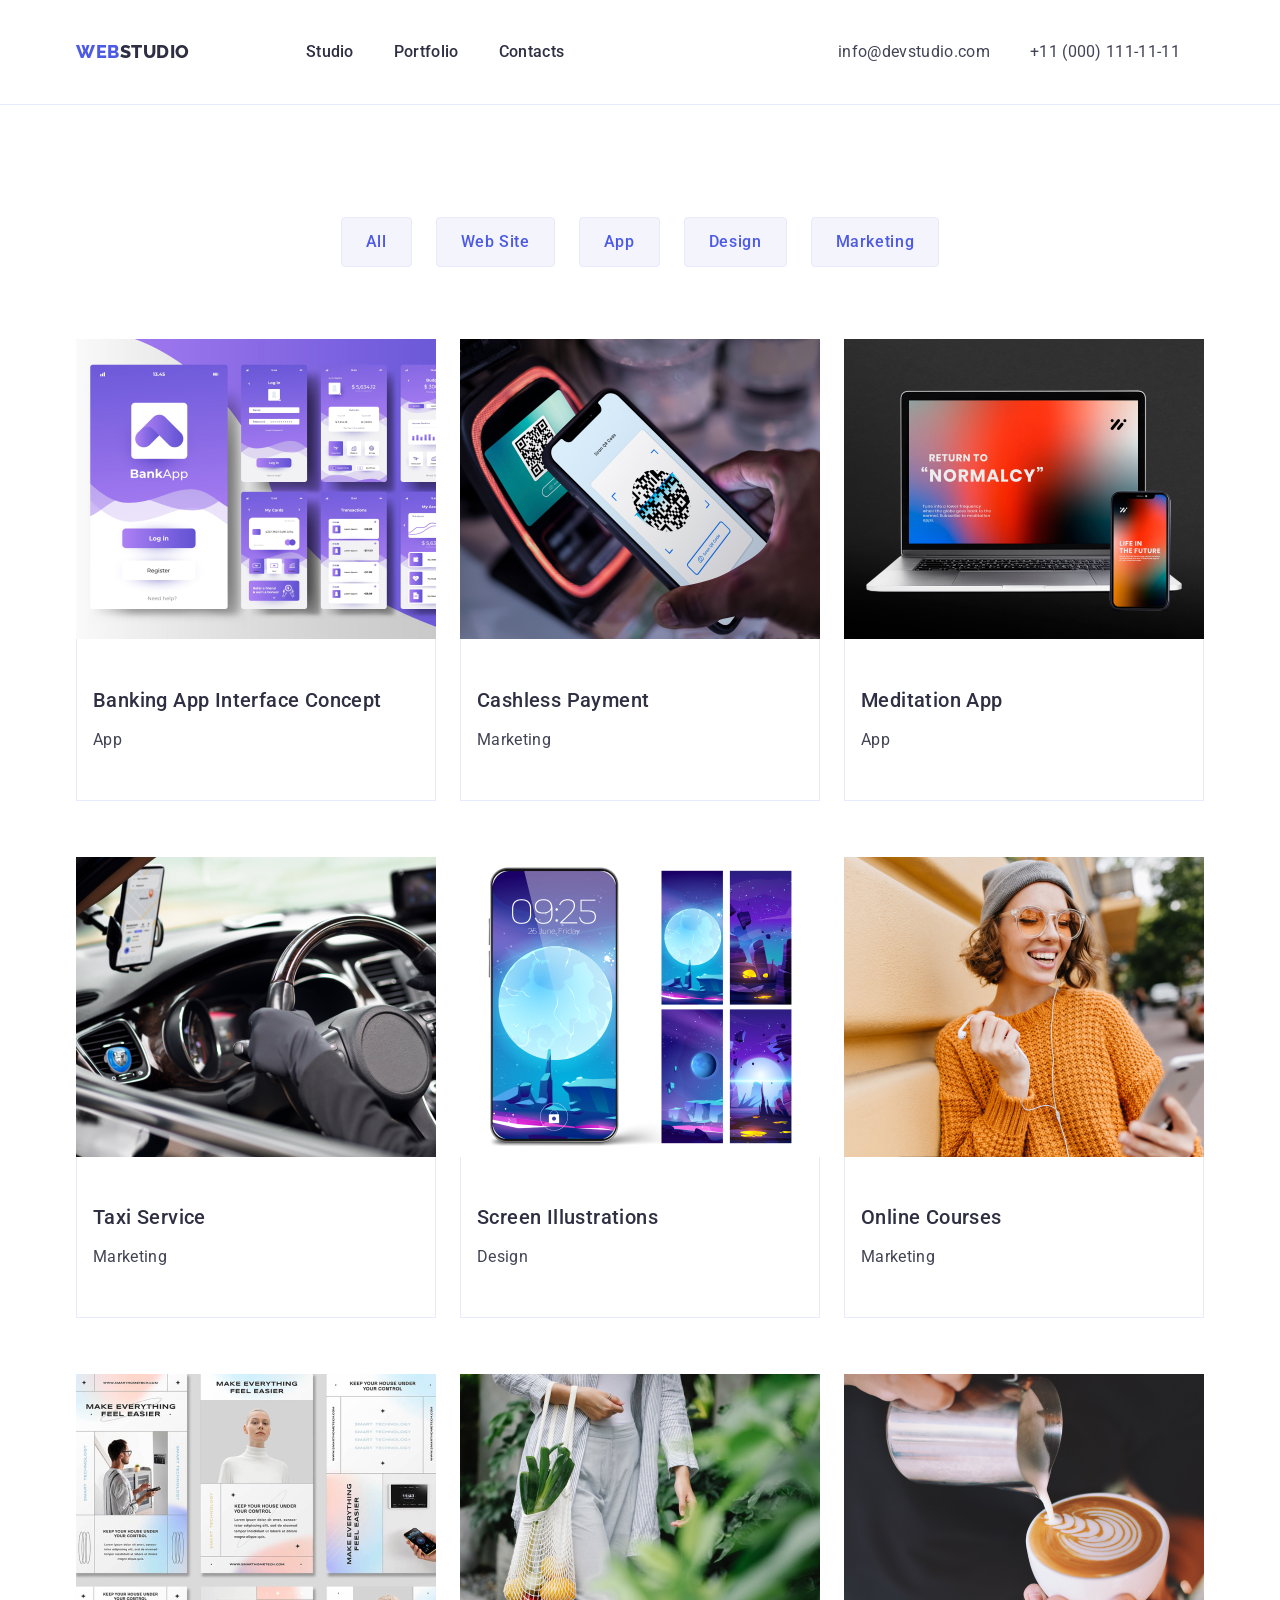
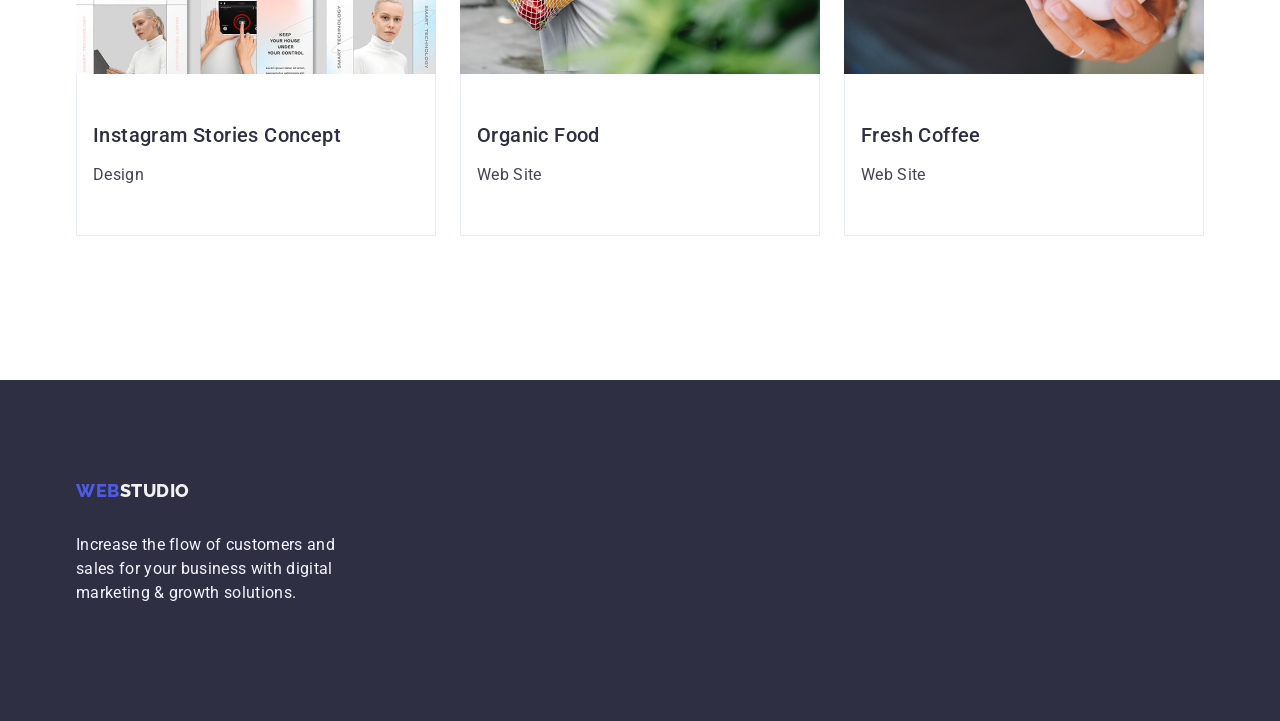
==== portfolio.html @ c0e1c641 "Initial commit" ====
<!DOCTYPE html>
<html lang="en">
  <head>
    <meta charset="UTF-8" />
    <meta name="viewport" content="width=device-width, initial-scale=1.0" />
    <link
      rel="stylesheet"
      href="https://cdnjs.cloudflare.com/ajax/libs/modern-normalize/2.0.0/modern-normalize.min.css"
      integrity="sha512-4xo8blKMVCiXpTaLzQSLSw3KFOVPWhm/TRtuPVc4WG6kUgjH6J03IBuG7JZPkcWMxJ5huwaBpOpnwYElP/m6wg=="
      crossorigin="anonymous"
      referrerpolicy="no-referrer"
    />
    <link rel="preconnect" href="https://fonts.googleapis.com" />
    <link rel="preconnect" href="https://fonts.gstatic.com" crossorigin />
    <link
      href="https://fonts.googleapis.com/css2?family=Raleway:wght@700&family=Roboto:wght@400;500;700;900&display=swap"
      rel="stylesheet"
    />
    <link rel="stylesheet" href="./css/styles.css" />
    <title>Portfolio</title>
  </head>
  <body>
    <header class="main-header">
      <div class="div-class container">
        <nav class="nav-nav">
          <a href="./index.html" class="logo link"
            >Web<span class="logo-span">Studio</span></a
          >
          <ul class="nav-bar">
            <li><a href="./index.html" class="tab-bar link">Studio</a></li>
            <li>
              <a href="./portfolio.html" class="tab-bar link">Portfolio</a>
            </li>
            <li><a href="" class="tab-bar link">Contacts</a></li>
          </ul>
        </nav>
        <address class="address-bar">
          <ul class="list list-class">
            <li>
              <a href="mailto:info@devstudio.com" class="address-elm link"
                >info@devstudio.com</a
              >
            </li>
            <li>
              <a href="tel:+110001111111" class="address-elm link">
                +11 (000) 111-11-11</a
              >
            </li>
          </ul>
        </address>
      </div>
    </header>
    <main>
      <section class="porto-section">
        <div class="container">
          <h1 class="visually-hidden">what we can do</h1>
          <ul class="list porto-list">
            <li><button type="button" class="push-me">All</button></li>
            <li><button type="button" class="push-me">Web Site</button></li>
            <li><button type="button" class="push-me">App</button></li>
            <li><button type="button" class="push-me">Design</button></li>
            <li><button type="button" class="push-me">Marketing</button></li>
          </ul>
          <ul class="list big-list">
            <li class="big-li">
              <a href="" class="link">
                <img src="./images/img11.jpg" alt="an-app-image" width="360" />
                <div class="about-link">
                  <h2 class="photo-line">Banking App Interface Concept</h2>
                  <p class="p-line">App</p>
                </div></a
              >
            </li>
            <li class="big-li">
              <a href="" class="link">
                <img
                  src="./images/img21.jpg"
                  alt="photo-cashless-payment"
                  width="360"
                />
                <div class="about-link">
                  <h2 class="photo-line">Cashless Payment</h2>
                  <p class="p-line">Marketing</p>
                </div></a
              >
            </li>
            <li class="big-li">
              <a href="" class="link">
                <img
                  src="./images/img31.jpg"
                  alt="laptop-and-phone"
                  width="360"
                />
                <div class="about-link">
                  <h2 class="photo-line">Meditation App</h2>
                  <p class="p-line">App</p>
                </div></a
              >
            </li>
            <li class="big-li">
              <a href="" class="link">
                <img src="./images/img41.jpg" alt="car-dashboard" width="360" />
                <div class="about-link">
                  <h2 class="photo-line">Taxi Service</h2>
                  <p class="p-line">Marketing</p>
                </div></a
              >
            </li>
            <li class="big-li">
              <a href="" class="link">
                <img
                  src="./images/img51.jpg"
                  alt="phone-and-screens-phone"
                  width="360"
                />
                <div class="about-link">
                  <h2 class="photo-line">Screen Illustrations</h2>
                  <p class="p-line">Design</p>
                </div></a
              >
            </li>
            <li class="big-li">
              <a href="" class="link">
                <img src="./images/img61.jpg" alt="youg-woman" width="360" />
                <div class="about-link">
                  <h2 class="photo-line">Online Courses</h2>
                  <p class="p-line">Marketing</p>
                </div></a
              >
            </li>
            <li class="big-li">
              <a href="" class="link">
                <img
                  src="./images/img71.jpg"
                  alt="instagram-stories"
                  width="360"
                />
                <div class="about-link">
                  <h2 class="photo-line">Instagram Stories Concept</h2>
                  <p class="p-line">Design</p>
                </div></a
              >
            </li>
            <li class="big-li">
              <a href="" class="link">
                <img
                  src="./images/img81.jpg"
                  alt="bag-with-vegetabels"
                  width="360"
                />
                <div class="about-link">
                  <h2 class="photo-line">Organic Food</h2>
                  <p class="p-line">Web Site</p>
                </div></a
              >
            </li>
            <li class="big-li">
              <a href="" class="link">
                <img
                  src="./images/img91.jpg"
                  alt="a-cup-of-coffee"
                  width="360"
                />
                <div class="about-link">
                  <h2 class="photo-line">Fresh Coffee</h2>
                  <p class="p-line">Web Site</p>
                </div></a
              >
            </li>
          </ul>
        </div>
      </section>
    </main>

    <!-- Footer -->
    <footer class="big-toe">
      <div class="container">
        <a href="./index.html" class="logo link loggos-f"
          >Web<span class="span-logo">Studio</span></a
        >
        <p class="p-footer">
          Increase the flow of customers and sales for your business with
          digital marketing & growth solutions.
        </p>
      </div>
    </footer>
  </body>
</html>
---- css/styles.css ----
/* Header */

.main-header {
  border-bottom: 1px solid #e7e9fc;
}
.div-class {
  display: flex;
  justify-content: space-between;
}
.container {
  width: 1158px;
  margin: 0 auto;
  padding: 0 15px;
}
.nav-nav {
  display: flex;
  align-items: center;
}

.logo {
  font-family: "raleway", sans-serif;
  font-weight: 800;
  font-size: 18px;
  line-height: 1.17;
  letter-spacing: 0.03em;
  text-transform: uppercase;
  color: #4d5ae5;
  margin-right: 76px;
}
.link {
  text-decoration: none;
}
/* .loggos {
  margin-right: 76px;
} */
.link:hover,
.link:focus {
  color: #404bbf;
}
.logo-span {
  color: #2e2f42;
}
.list {
  list-style: none;
}
.nav-bar {
  list-style: none;
  display: flex;
  gap: 40px;
}
.tab-bar {
  font-weight: 500;
  font-size: 16px;
  line-height: 1.5;
  letter-spacing: 0.02em;
  color: #2e2f42;
  padding: 24px 0;
}
.address-bar {
  font-style: normal;
  list-style-type: none;
  display: flex;
  align-items: center;
  gap: 40;
}
.list-class {
  display: flex;
  gap: 40px;
  padding: 24px;
}
.address-elm {
  font-weight: 400;
  font-size: 16px;
  line-height: 1.5;
  letter-spacing: 0.02em;
  color: #434455;
  text-decoration: none;
}

/* Body */

body {
  font-family: "Roboto", sans-serif;
  color: #434455;
}

/* Section-1 ( Hero section ) */

.hero-section {
  background-color: #2e2f42;
  padding: 188px 0;
}
.hero-title {
  margin: 0 auto;
  font-size: 56px;
  line-height: 1.07;
  text-align: center;
  letter-spacing: 0.02em;
  color: #ffffff;
  max-width: 496px;
}
.hero-button {
  margin: 0 auto;
  background-color: #4d5ae5;
  font-family: "Roboto", sans-serif;
  font-weight: 500;
  font-size: 16px;
  line-height: 1.5;
  letter-spacing: 0.04em;
  color: #ffffff;
  cursor: pointer;
  display: block;
  min-width: 169px;
  height: 56px;
  border: none;
  background-color: #4d5ae5;
  border-radius: 4px;
  cursor: pointer;
  margin-top: 48px;
}
.hero-button:hover,
.hero-button:focus {
  color: #404bbf;
}

/* Section-2 ( How we do it ) */

.how-to-do-it {
  padding: 120px 0;
}
.visually-hidden {
  position: absolute;
  width: 1px;
  height: 1px;
  margin: -1px;
  border: 0;
  padding: 0;
  white-space: nowrap;
  clip-path: inset(100%);
  clip: rect(0 0 0 0);
  overflow: hidden;
}
.best-list {
  display: flex;
  gap: 24px;
}
.the-hop {
  width: 100%;
  min-width: 264px;
}
.joker {
  font-weight: 500;
  font-size: 20px;
  line-height: 1.2;
  letter-spacing: 0.02em;
  color: #2e2f42;
  margin-bottom: 8px;
  background-color: #ffffffff;
  text-align: center;
  margin-bottom: 8px;
}
.joker-plus {
  width: calc((100% - 72px) / 4);
}
.the-joker {
  font-size: 16px;
  line-height: 1.5;
  letter-spacing: 0.02em;
  color: #434455;
}

/* Section-3 (What we do) */

.what-we-do {
  padding-bottom: 120px;
}
.what-we-do-list {
  display: flex;
  gap: 24px;
}
.team-and-job {
  font-size: 36px;
  line-height: 1.11;
  text-align: center;
  letter-spacing: 0.02em;
  text-transform: capitalize;
  color: #2e2f42;
  margin-bottom: 72px;
}
.examples {
  flex-basis: calc((100% - 48px) / 3);
}

/* Section-4 (Our team ) */

.our-team {
  background-color: #f4f4fd;
  padding: 120px 0;
}
.our-team-list {
  display: flex;
  gap: 24px;
}
.employ-list {
  flex-basis: calc((100% - 3 * 24px) / 4);
  border-radius: 0px 0px 4px 4px;
  background: var(--WHITE, #fff);
  box-shadow: 0px 2px 1px 0px rgba(46, 47, 66, 0.08),
    0px 1px 1px 0px rgba(46, 47, 66, 0.16),
    0px 1px 6px 0px rgba(46, 47, 66, 0.08);
}

.about-employ {
  padding: 32px 0;
}

.plus {
  text-align: center;
}

/* Footer */

.big-toe {
  background-color: #2e2f42;
  padding: 100px 0;
}
.span-logo {
  color: #f4f4f4fd;
}
.p-footer {
  line-height: 1.5;
  color: #f4f4fd;
  letter-spacing: 0.02em;
  max-width: 264px;
}
.loggos-f {
  display: inline-block;
  margin-bottom: 16px;
}

/* Portfolio */

img {
  display: block;
}
.porto-section {
  padding: 96px 0 120px 0;
}
.porto-list {
  display: flex;
  padding: 0;
  justify-content: center;
  gap: 24px;
  margin-bottom: 72px;
}
.push-me {
  font-family: "Roboto", sans-serif;
  font-weight: 500;
  font-size: 16px;
  line-height: 1.5;
  letter-spacing: 0.04em;
  color: #4d5ae5;
  background-color: #f4f4fd;
  padding: 12px 24px;
  border: 1px solid #e7e9fc;
  border-radius: 4px;
}
.push-me:hover,
.push-me:focus {
  color: #ffffffff;
  background-color: #404bbf;
  cursor: pointer;
  border: 1px solid transparent;
}
.big-list {
  display: flex;
  padding: 0;
  flex-wrap: wrap;
  column-gap: 24px;
  row-gap: 48px;
}
.big-li {
  width: calc((100% - 48px) / 3);
}
.about-link {
  padding: 32px 16px;
  border: 1px solid #e7e9fc;
  border-top: 0;
  margin-bottom: 8px;
}
.photo-line {
  font-weight: 500;
  font-size: 20px;
  line-height: 1.2;
  letter-spacing: 0.02em;
  color: #2e2f42;
  margin-bottom: 8px;
}
.p-line {
  font-size: 16px;
  line-height: 1.5;
  letter-spacing: 0.02em;
  color: #434455;
}
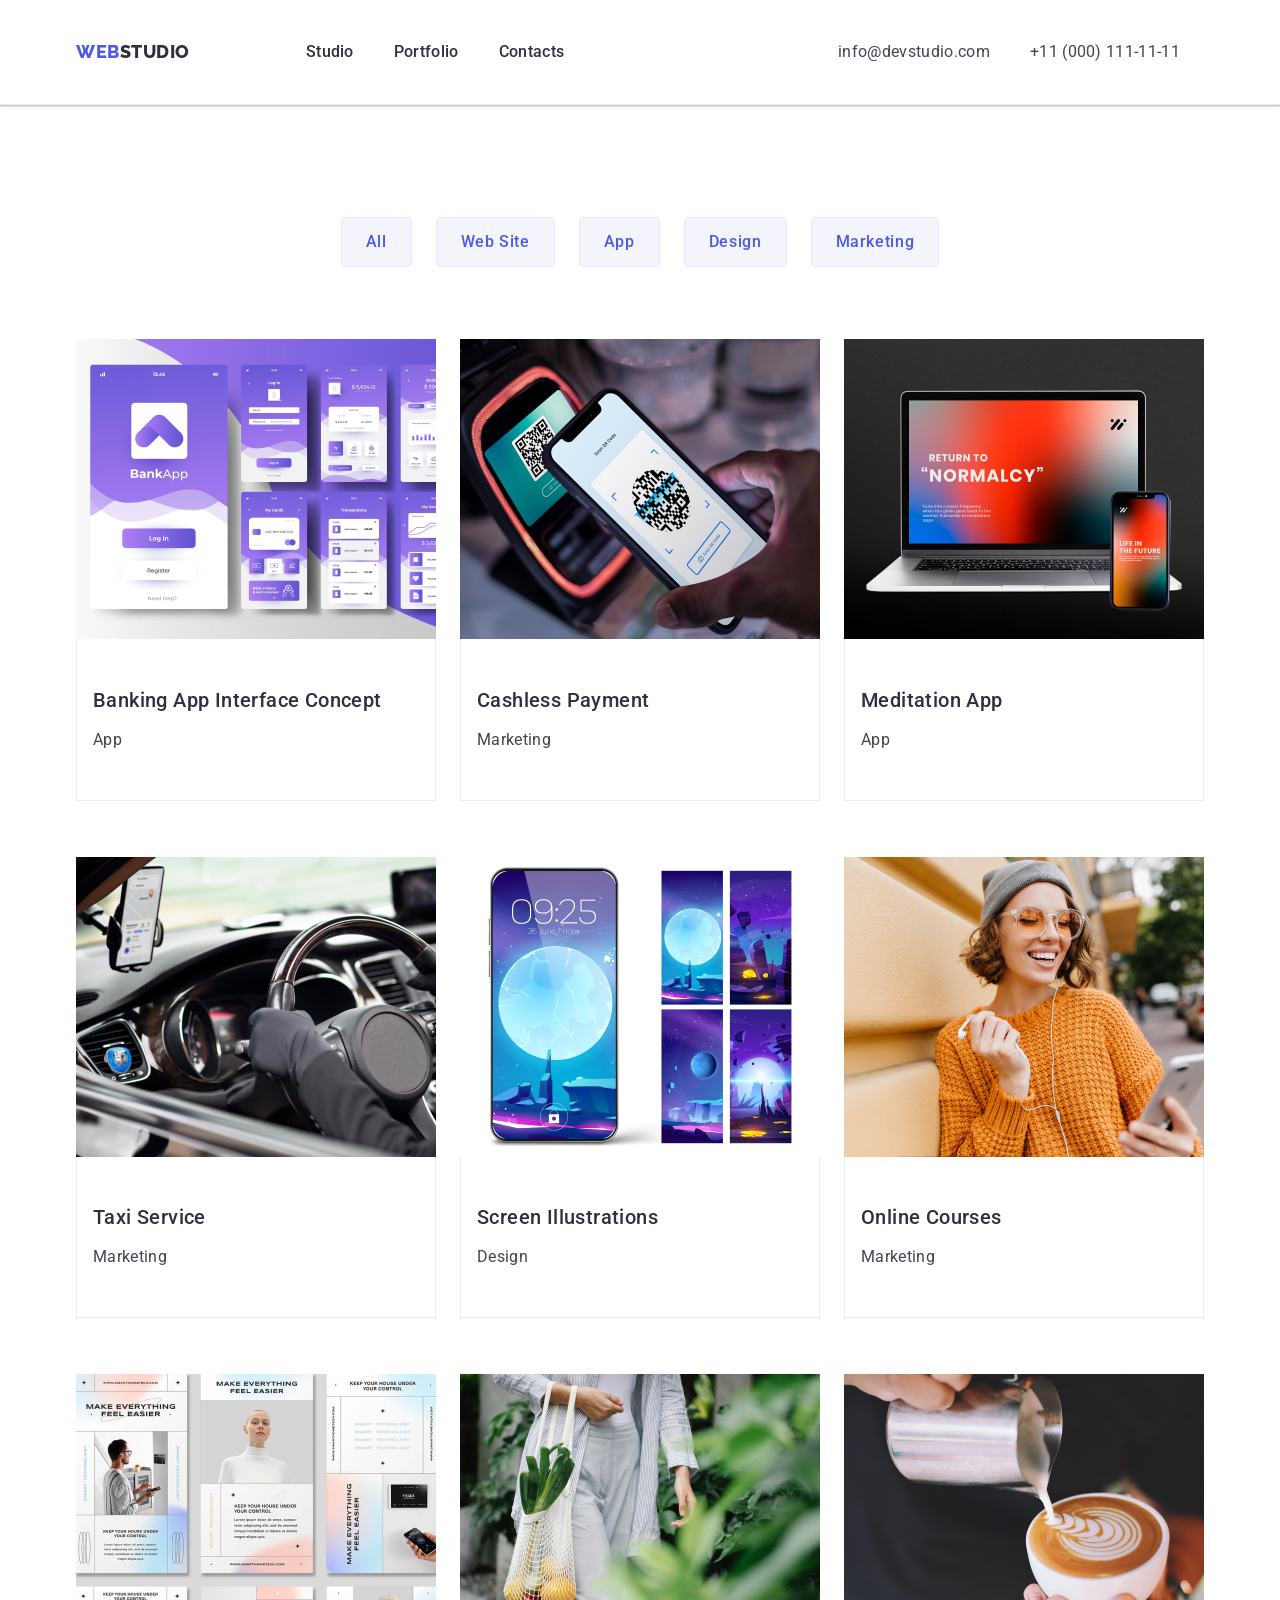
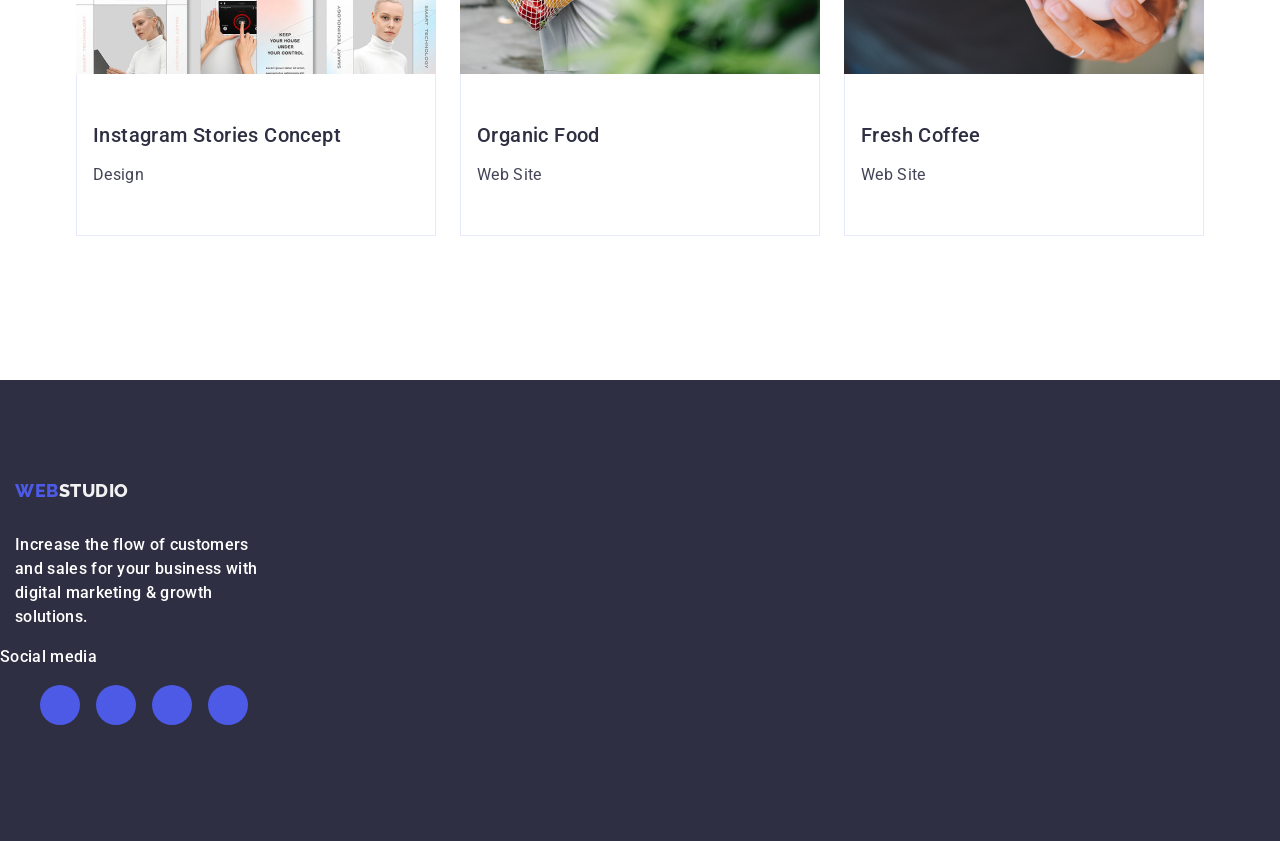
==== commit 7fdd6995: "comit2" ====
--- a/portfolio.html
+++ b/portfolio.html
@@ -63,7 +63,7 @@
           </ul>
           <ul class="list big-list">
             <li class="big-li">
-              <a href="" class="link">
+              <a href="" class="link link-porto">
                 <img src="./images/img11.jpg" alt="an-app-image" width="360" />
                 <div class="about-link">
                   <h2 class="photo-line">Banking App Interface Concept</h2>
@@ -72,7 +72,7 @@
               >
             </li>
             <li class="big-li">
-              <a href="" class="link">
+              <a href="" class="link link-porto">
                 <img
                   src="./images/img21.jpg"
                   alt="photo-cashless-payment"
@@ -85,7 +85,7 @@
               >
             </li>
             <li class="big-li">
-              <a href="" class="link">
+              <a href="" class="link link-porto">
                 <img
                   src="./images/img31.jpg"
                   alt="laptop-and-phone"
@@ -98,7 +98,7 @@
               >
             </li>
             <li class="big-li">
-              <a href="" class="link">
+              <a href="" class="link link-porto">
                 <img src="./images/img41.jpg" alt="car-dashboard" width="360" />
                 <div class="about-link">
                   <h2 class="photo-line">Taxi Service</h2>
@@ -107,7 +107,7 @@
               >
             </li>
             <li class="big-li">
-              <a href="" class="link">
+              <a href="" class="link link-porto">
                 <img
                   src="./images/img51.jpg"
                   alt="phone-and-screens-phone"
@@ -120,7 +120,7 @@
               >
             </li>
             <li class="big-li">
-              <a href="" class="link">
+              <a href="" class="link link-porto">
                 <img src="./images/img61.jpg" alt="youg-woman" width="360" />
                 <div class="about-link">
                   <h2 class="photo-line">Online Courses</h2>
@@ -129,7 +129,7 @@
               >
             </li>
             <li class="big-li">
-              <a href="" class="link">
+              <a href="" class="link link-porto">
                 <img
                   src="./images/img71.jpg"
                   alt="instagram-stories"
@@ -142,7 +142,7 @@
               >
             </li>
             <li class="big-li">
-              <a href="" class="link">
+              <a href="" class="link link-porto">
                 <img
                   src="./images/img81.jpg"
                   alt="bag-with-vegetabels"
@@ -155,7 +155,7 @@
               >
             </li>
             <li class="big-li">
-              <a href="" class="link">
+              <a href="" class="link link-porto">
                 <img
                   src="./images/img91.jpg"
                   alt="a-cup-of-coffee"
@@ -174,14 +174,49 @@
 
     <!-- Footer -->
     <footer class="big-toe">
-      <div class="container">
-        <a href="./index.html" class="logo link loggos-f"
-          >Web<span class="span-logo">Studio</span></a
-        >
-        <p class="p-footer">
-          Increase the flow of customers and sales for your business with
-          digital marketing & growth solutions.
-        </p>
+      <div class="footer-div">
+        <div class="container second-footer-class">
+          <a href="./index.html" class="logo link loggos-f"
+            >Web<span class="span-logo">Studio</span></a
+          >
+          <p class="p-footer">
+            Increase the flow of customers and sales for your business with
+            digital marketing & growth solutions.
+          </p>
+        </div>
+        <div>
+          <p class="p-footer">Social media</p>
+          <ul class="list-of-media-footer">
+            <li class="list-of-four">
+              <a class="the-four-elm" href="">
+                <svg class="svg-of-the-four" width="24" weight="24">
+                  <use hrf="./images/icons.svg#logoinstagram"></use>
+                </svg>
+              </a>
+            </li>
+            <li class="list-of-four">
+              <a class="the-four-elm" href="">
+                <svg class="svg-of-the-four" width="24" weight="24">
+                  <use hrf="./images/icons.svg#logotwitter"></use>
+                </svg>
+              </a>
+            </li>
+            <li class="list-of-four">
+              <a class="the-four-elm" href="">
+                <svg class="svg-of-the-four" width="24" weight="24">
+                  <use hrf="./images/icons.svg#logofacebook"></use>
+                </svg>
+              </a>
+            </li>
+            <li class="list-of-four">
+              <a class="the-four-elm" href="">
+                <svg class="svg-of-the-four" width="24" weight="24">
+                  <use hrf="./images/icons.svg#logolinkedin"></use>
+                </svg>
+              </a>
+            </li>
+          </ul>
+        </div>
       </div>
     </footer>
   </body>
--- a/css/styles.css
+++ b/css/styles.css
@@ -2,6 +2,8 @@
 
 .main-header {
   border-bottom: 1px solid #e7e9fc;
+  box-shadow: 0px 2px 1px rgba(46, 47, 66, 0.08),
+    0px 1px 1px rgba(46, 47, 66, 0.16), 0px 1px 6px rgba(46, 47, 66, 0.08);
 }
 .div-class {
   display: flex;
@@ -42,6 +44,7 @@
 }
 .list {
   list-style: none;
+  padding: 0;
 }
 .nav-bar {
   list-style: none;
@@ -87,8 +90,18 @@
 /* Section-1 ( Hero section ) */
 
 .hero-section {
-  background-color: #2e2f42;
   padding: 188px 0;
+}
+.styling {
+  background-image: linear-gradient(
+      rgba(46, 47, 66, 0.7),
+      rgba(46, 47, 66, 0.7)
+    ),
+    url(../images/people-office.jpg);
+  max-width: 1440px;
+  background-repeat: no-repeat;
+  background-position: center;
+  background-size: cover;
 }
 .hero-title {
   margin: 0 auto;
@@ -128,6 +141,7 @@
 .how-to-do-it {
   padding: 120px 0;
 }
+
 .visually-hidden {
   position: absolute;
   width: 1px;
@@ -148,6 +162,19 @@
   width: 100%;
   min-width: 264px;
 }
+.icons {
+  display: flex;
+  align-items: center;
+  justify-content: center;
+  height: 112px;
+  background-color: #f4f4fd;
+  border-radius: 4px;
+  margin-bottom: 8px;
+}
+/* .list-svg {
+  width: 64px;
+  height: 64px;
+} */
 .joker {
   font-weight: 500;
   font-size: 20px;
@@ -209,35 +236,135 @@
     0px 1px 1px 0px rgba(46, 47, 66, 0.16),
     0px 1px 6px 0px rgba(46, 47, 66, 0.08);
 }
-
 .about-employ {
   padding: 32px 0;
 }
-
 .plus {
   text-align: center;
 }
-
+.media-employ {
+  display: flex;
+  gap: 24px;
+  list-style: none;
+  justify-content: center;
+}
+.list-team-svg {
+  width: 40px;
+  height: 40px;
+}
+.link-media {
+  width: 100%;
+  height: 100%;
+  background-color: #4d5ae5;
+  border-radius: 50%;
+  display: flex;
+  align-items: center;
+  justify-content: center;
+}
+.link-media:hover,
+.link-media:focus {
+  background-color: #404bbf;
+}
+.svg-media {
+  fill: #f4f4fd;
+}
+
+/* Section-5 */
+
+.customers {
+  padding: 120px 0;
+}
+.customers-title {
+  font-family: "Roboto", sans-serif;
+  font-size: 36px;
+  line-height: 1.11;
+  color: #2e2f42;
+  margin-bottom: 72px;
+  text-align: center;
+}
+.list-of-media-channels {
+  display: flex;
+  gap: 24px;
+  list-style: none;
+}
+.list-of-six {
+  width: calc((100% - 120px) / 6);
+  height: 88px;
+}
+.the-six-elm {
+  width: 100%;
+  height: 100%;
+  border: 1px solid #8e8f99;
+  border-radius: 4px;
+  display: flex;
+  align-items: center;
+  justify-content: center;
+  color: #8e8f99;
+}
+.the-six-elm:hover,
+.the-six-elm:focus {
+  border-color: #404bbf;
+  color: #404bbf;
+}
+.svg-of-the-six {
+  fill: currentColor;
+}
 /* Footer */
 
 .big-toe {
   background-color: #2e2f42;
+  margin: 0 auto;
   padding: 100px 0;
-}
-.span-logo {
-  color: #f4f4f4fd;
-}
-.p-footer {
-  line-height: 1.5;
-  color: #f4f4fd;
-  letter-spacing: 0.02em;
-  max-width: 264px;
+  display: flex;
+}
+.footer-div {
+  align-items: baseline;
+}
+.second-footer-class {
+  margin-right: 120px;
 }
 .loggos-f {
   display: inline-block;
   margin-bottom: 16px;
 }
-
+.span-logo {
+  color: #f4f4f4fd;
+}
+.p-footer {
+  font-weight: 500;
+  font-size: 16px;
+  line-height: 1.5;
+  letter-spacing: 0.02em;
+  color: #ffffffff;
+  margin-bottom: 16px;
+  letter-spacing: 0.02em;
+  max-width: 264px;
+}
+.list-of-media-footer {
+  display: flex;
+  gap: 16px;
+  list-style: none;
+}
+.list-of-four {
+  width: 40px;
+  height: 40px;
+}
+.the-four-elm {
+  width: 100%;
+  height: 100%;
+  background-color: #4d5ae5;
+  border-radius: 50%;
+  display: flex;
+  align-items: center;
+  justify-content: center;
+}
+.the-four-elm:hover,
+.the-four-elm:focus {
+  background-color: #31d0aa;
+}
+.svg-of-the-four {
+  fill: #f4f4f4fd;
+}
 /* Portfolio */
 
 img {
@@ -271,6 +398,8 @@
   background-color: #404bbf;
   cursor: pointer;
   border: 1px solid transparent;
+  box-shadow: 0px 3px 1px rgba(0, 0, 0, 0.1), 0px 2px 1px rgba(0, 0, 0, 0.08),
+    0px 2px 2px rgba(0, 0, 0, 0.12);
 }
 .big-list {
   display: flex;
@@ -281,6 +410,14 @@
 }
 .big-li {
   width: calc((100% - 48px) / 3);
+}
+.link-porto {
+  display: block;
+}
+.link-porto:hover,
+.link-porto:focus {
+  box-shadow: 0px 1px 6px rgba(46, 47, 66, 0.08),
+    0px 1px 1px rgba(46, 47, 66, 0.16), 0px 2px 1px rgba(46, 47, 66, 0.08);
 }
 .about-link {
   padding: 32px 16px;
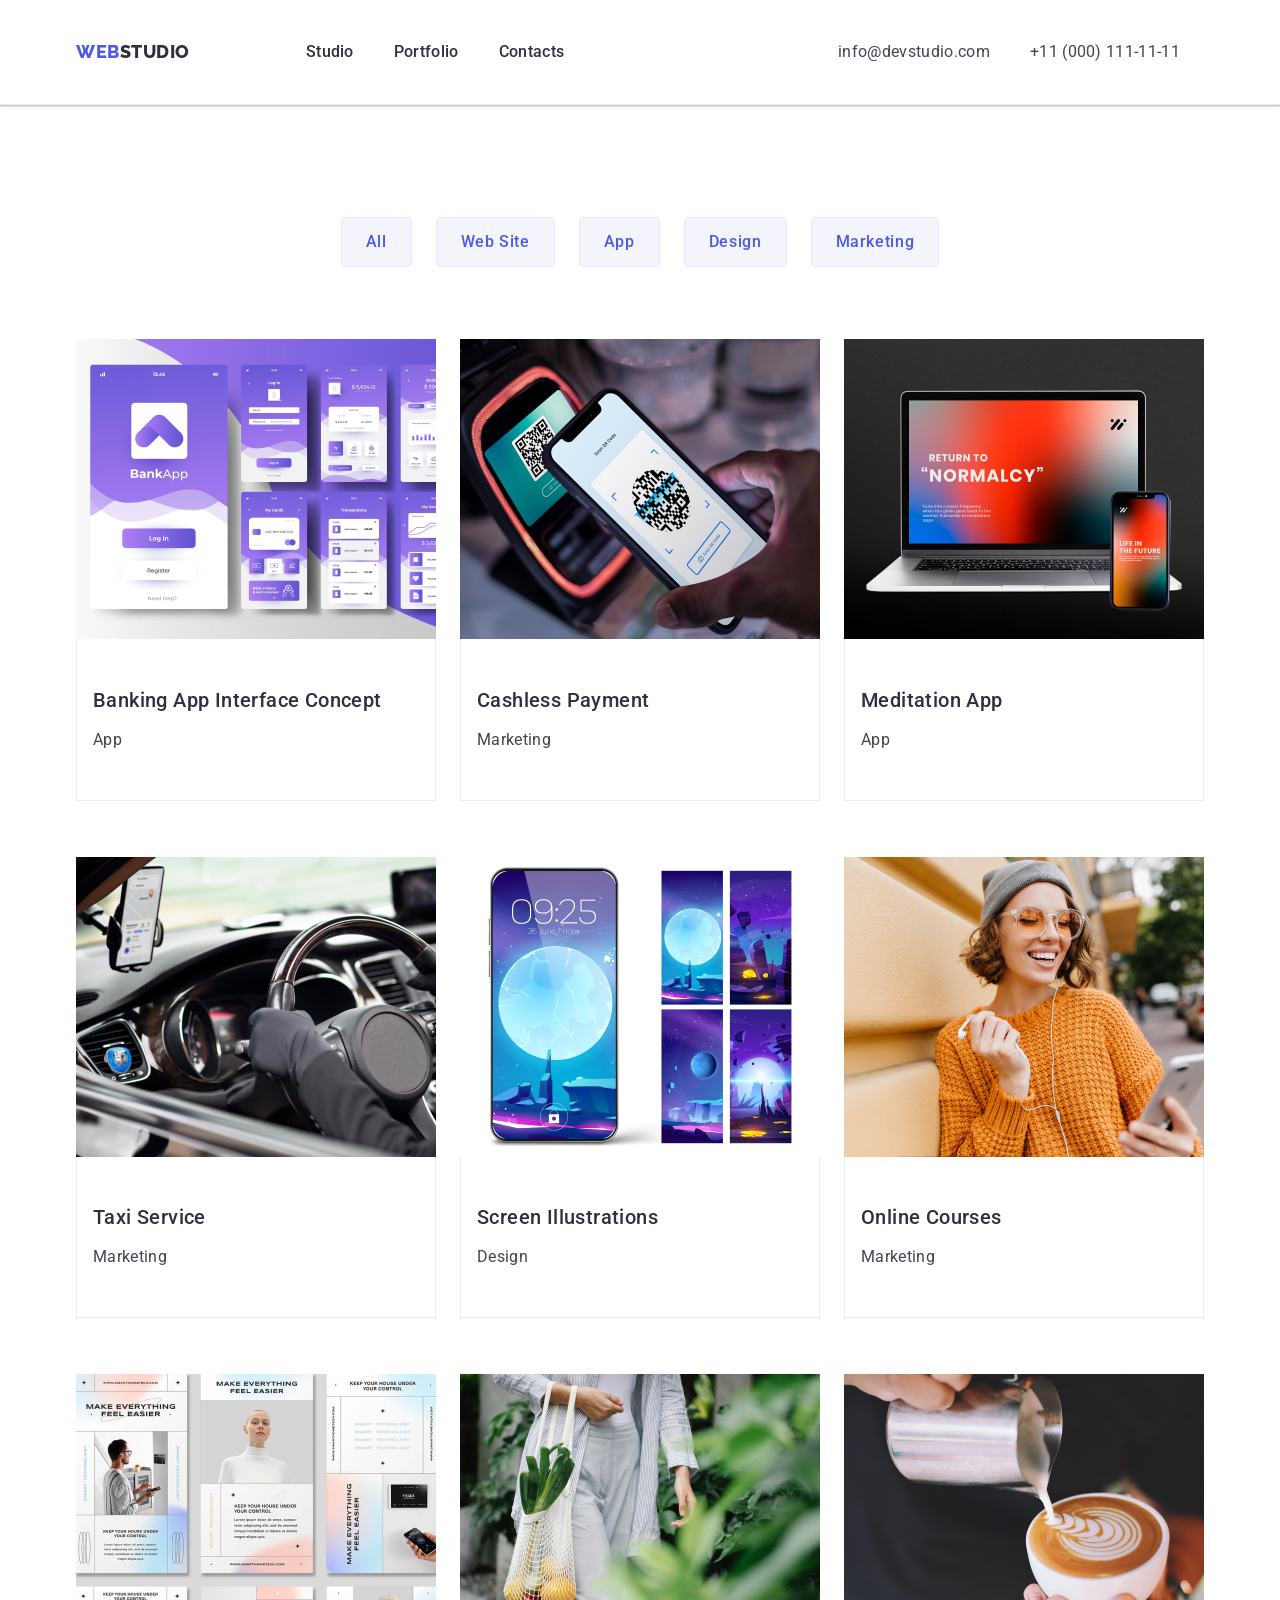
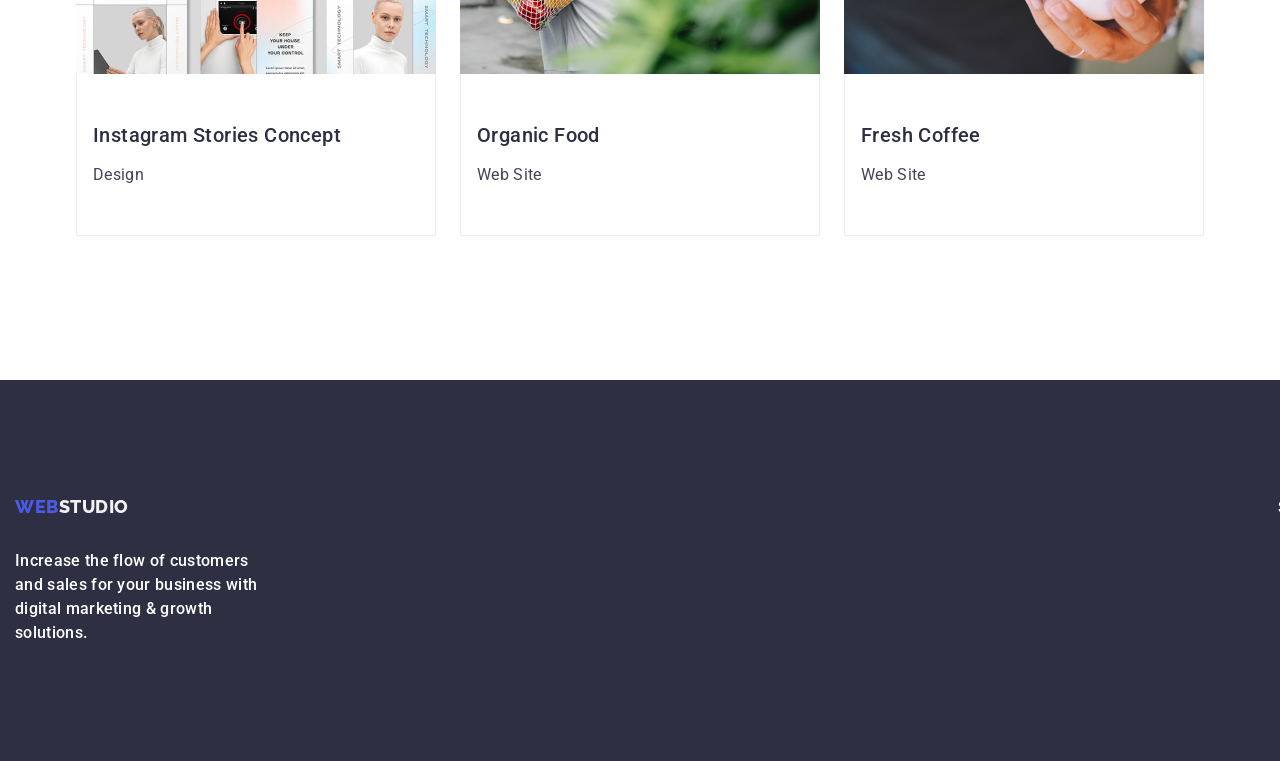
==== commit 10ddcaed: "comit3" ====
--- a/portfolio.html
+++ b/portfolio.html
@@ -185,32 +185,32 @@
           </p>
         </div>
         <div>
-          <p class="p-footer">Social media</p>
+          <p class="second-p-footer">Social media</p>
           <ul class="list-of-media-footer">
             <li class="list-of-four">
               <a class="the-four-elm" href="">
-                <svg class="svg-of-the-four" width="24" weight="24">
+                <svg class="svg-of-the-four" width="24" height="24">
                   <use hrf="./images/icons.svg#logoinstagram"></use>
                 </svg>
               </a>
             </li>
             <li class="list-of-four">
               <a class="the-four-elm" href="">
-                <svg class="svg-of-the-four" width="24" weight="24">
+                <svg class="svg-of-the-four" width="24" height="24">
                   <use hrf="./images/icons.svg#logotwitter"></use>
                 </svg>
               </a>
             </li>
             <li class="list-of-four">
               <a class="the-four-elm" href="">
-                <svg class="svg-of-the-four" width="24" weight="24">
+                <svg class="svg-of-the-four" width="24" height="24">
                   <use hrf="./images/icons.svg#logofacebook"></use>
                 </svg>
               </a>
             </li>
             <li class="list-of-four">
               <a class="the-four-elm" href="">
-                <svg class="svg-of-the-four" width="24" weight="24">
+                <svg class="svg-of-the-four" width="24" height="24">
                   <use hrf="./images/icons.svg#logolinkedin"></use>
                 </svg>
               </a>
--- a/css/styles.css
+++ b/css/styles.css
@@ -64,7 +64,7 @@
   list-style-type: none;
   display: flex;
   align-items: center;
-  gap: 40;
+  gap: 40px;
 }
 .list-class {
   display: flex;
@@ -319,6 +319,7 @@
 }
 .footer-div {
   align-items: baseline;
+  display: flex;
 }
 .second-footer-class {
   margin-right: 120px;
@@ -337,8 +338,15 @@
   letter-spacing: 0.02em;
   color: #ffffffff;
   margin-bottom: 16px;
-  letter-spacing: 0.02em;
   max-width: 264px;
+}
+.second-p-footer {
+  font-weight: 500;
+  font-size: 16px;
+  line-height: 1.5;
+  letter-spacing: 0.02em;
+  color: #ffffffff;
+  margin-bottom: 16px;
 }
 .list-of-media-footer {
   display: flex;
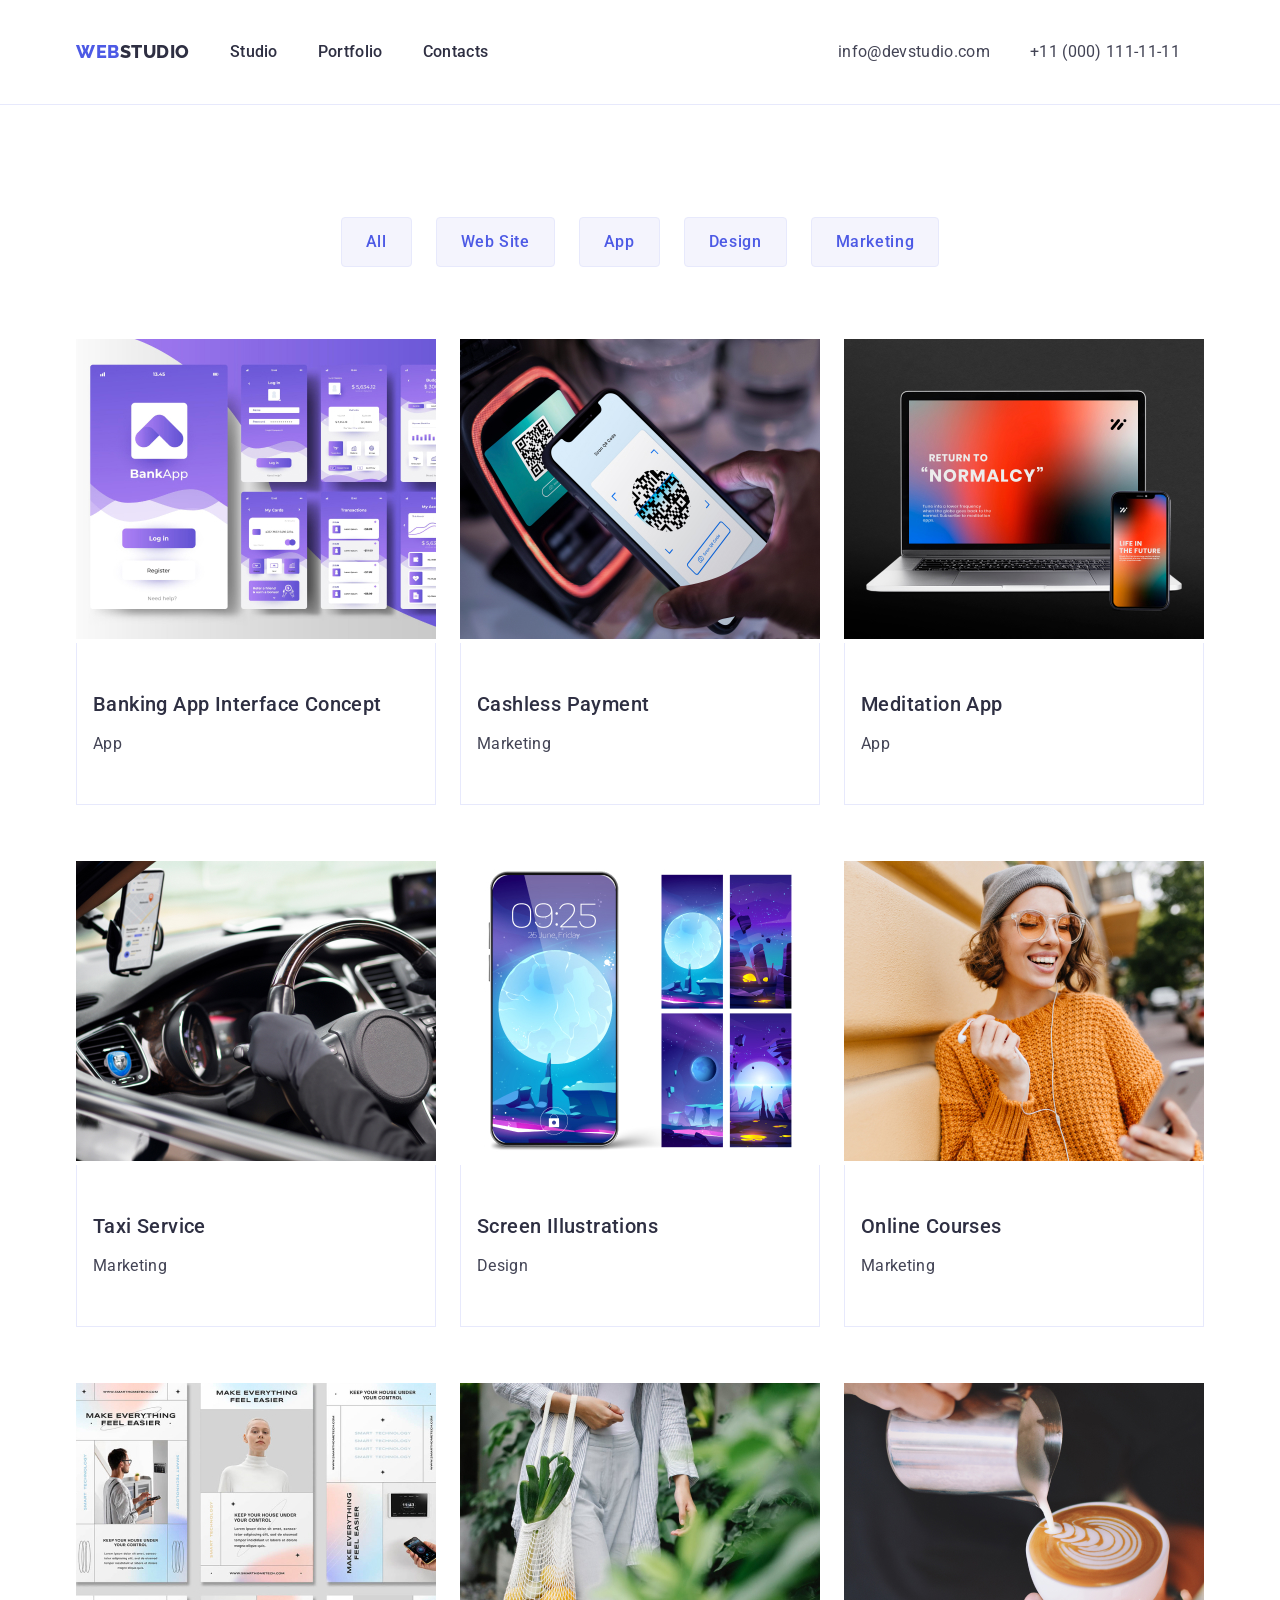
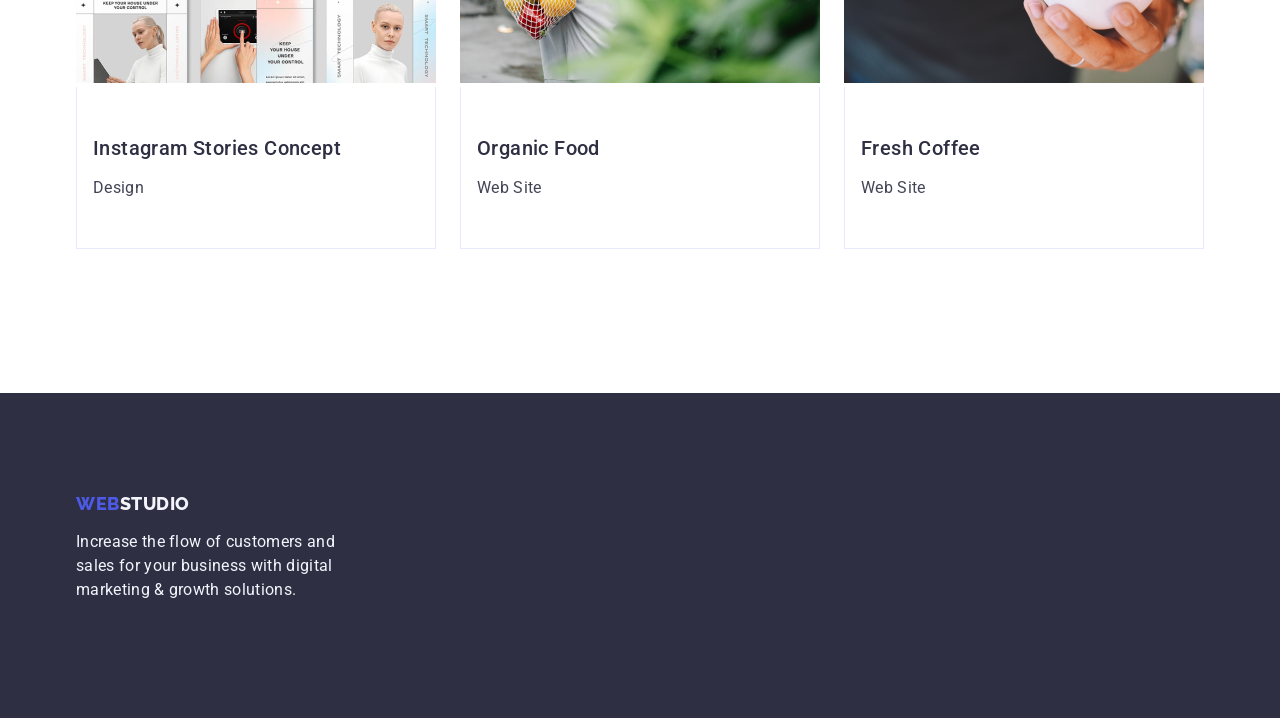
==== commit f5689171: "Initial commit" ====
--- a/portfolio.html
+++ b/portfolio.html
@@ -3,30 +3,28 @@
   <head>
     <meta charset="UTF-8" />
     <meta name="viewport" content="width=device-width, initial-scale=1.0" />
-    <link
-      rel="stylesheet"
-      href="https://cdnjs.cloudflare.com/ajax/libs/modern-normalize/2.0.0/modern-normalize.min.css"
-      integrity="sha512-4xo8blKMVCiXpTaLzQSLSw3KFOVPWhm/TRtuPVc4WG6kUgjH6J03IBuG7JZPkcWMxJ5huwaBpOpnwYElP/m6wg=="
-      crossorigin="anonymous"
-      referrerpolicy="no-referrer"
-    />
     <link rel="preconnect" href="https://fonts.googleapis.com" />
     <link rel="preconnect" href="https://fonts.gstatic.com" crossorigin />
     <link
       href="https://fonts.googleapis.com/css2?family=Raleway:wght@700&family=Roboto:wght@400;500;700;900&display=swap"
       rel="stylesheet"
     />
+    <link
+      rel="stylesheet"
+      href="https://cdnjs.cloudflare.com/ajax/libs/modern-normalize/2.0.0/modern-normalize.min.css"
+    />
     <link rel="stylesheet" href="./css/styles.css" />
     <title>Portfolio</title>
   </head>
   <body>
+    <!-- Header -->
     <header class="main-header">
       <div class="div-class container">
         <nav class="nav-nav">
           <a href="./index.html" class="logo link"
             >Web<span class="logo-span">Studio</span></a
           >
-          <ul class="nav-bar">
+          <ul class="nav-bar list">
             <li><a href="./index.html" class="tab-bar link">Studio</a></li>
             <li>
               <a href="./portfolio.html" class="tab-bar link">Portfolio</a>
@@ -52,8 +50,9 @@
     </header>
     <main>
       <section class="porto-section">
+        <!--section-buttons-->
         <div class="container">
-          <h1 class="visually-hidden">what we can do</h1>
+          <h1 class="visually-hidden">Everithing you need</h1>
           <ul class="list porto-list">
             <li><button type="button" class="push-me">All</button></li>
             <li><button type="button" class="push-me">Web Site</button></li>
@@ -61,10 +60,15 @@
             <li><button type="button" class="push-me">Design</button></li>
             <li><button type="button" class="push-me">Marketing</button></li>
           </ul>
+          <!--section-photoes-->
           <ul class="list big-list">
             <li class="big-li">
-              <a href="" class="link link-porto">
-                <img src="./images/img11.jpg" alt="an-app-image" width="360" />
+              <a href="" class="link"
+                ><img
+                  src="./images/img11.jpg"
+                  alt="banking app interface concept"
+                  width="360"
+                />
                 <div class="about-link">
                   <h2 class="photo-line">Banking App Interface Concept</h2>
                   <p class="p-line">App</p>
@@ -72,10 +76,10 @@
               >
             </li>
             <li class="big-li">
-              <a href="" class="link link-porto">
-                <img
+              <a href="" class="link"
+                ><img
                   src="./images/img21.jpg"
-                  alt="photo-cashless-payment"
+                  alt="cashless payment"
                   width="360"
                 />
                 <div class="about-link">
@@ -85,10 +89,10 @@
               >
             </li>
             <li class="big-li">
-              <a href="" class="link link-porto">
-                <img
+              <a href="" class="link"
+                ><img
                   src="./images/img31.jpg"
-                  alt="laptop-and-phone"
+                  alt="photo laptop and phone"
                   width="360"
                 />
                 <div class="about-link">
@@ -98,8 +102,12 @@
               >
             </li>
             <li class="big-li">
-              <a href="" class="link link-porto">
-                <img src="./images/img41.jpg" alt="car-dashboard" width="360" />
+              <a href="" class="link"
+                ><img
+                  src="./images/img41.jpg"
+                  alt="photo-dashboard"
+                  width="360"
+                />
                 <div class="about-link">
                   <h2 class="photo-line">Taxi Service</h2>
                   <p class="p-line">Marketing</p>
@@ -107,10 +115,10 @@
               >
             </li>
             <li class="big-li">
-              <a href="" class="link link-porto">
-                <img
+              <a href="" class="link"
+                ><img
                   src="./images/img51.jpg"
-                  alt="phone-and-screens-phone"
+                  alt="screen of a phone"
                   width="360"
                 />
                 <div class="about-link">
@@ -120,8 +128,12 @@
               >
             </li>
             <li class="big-li">
-              <a href="" class="link link-porto">
-                <img src="./images/img61.jpg" alt="youg-woman" width="360" />
+              <a href="" class="link"
+                ><img
+                  src="./images/img61.jpg"
+                  alt="photo young woman"
+                  width="360"
+                />
                 <div class="about-link">
                   <h2 class="photo-line">Online Courses</h2>
                   <p class="p-line">Marketing</p>
@@ -129,10 +141,10 @@
               >
             </li>
             <li class="big-li">
-              <a href="" class="link link-porto">
-                <img
+              <a href="" class="link"
+                ><img
                   src="./images/img71.jpg"
-                  alt="instagram-stories"
+                  alt="Instagram Stories"
                   width="360"
                 />
                 <div class="about-link">
@@ -142,10 +154,10 @@
               >
             </li>
             <li class="big-li">
-              <a href="" class="link link-porto">
-                <img
+              <a href="" class="link"
+                ><img
                   src="./images/img81.jpg"
-                  alt="bag-with-vegetabels"
+                  alt="photo vegetabels"
                   width="360"
                 />
                 <div class="about-link">
@@ -155,10 +167,10 @@
               >
             </li>
             <li class="big-li">
-              <a href="" class="link link-porto">
-                <img
+              <a href="" class="link"
+                ><img
                   src="./images/img91.jpg"
-                  alt="a-cup-of-coffee"
+                  alt="cup of coffee"
                   width="360"
                 />
                 <div class="about-link">
@@ -171,52 +183,16 @@
         </div>
       </section>
     </main>
-
     <!-- Footer -->
     <footer class="big-toe">
-      <div class="footer-div">
-        <div class="container second-footer-class">
-          <a href="./index.html" class="logo link loggos-f"
-            >Web<span class="span-logo">Studio</span></a
-          >
-          <p class="p-footer">
-            Increase the flow of customers and sales for your business with
-            digital marketing & growth solutions.
-          </p>
-        </div>
-        <div>
-          <p class="second-p-footer">Social media</p>
-          <ul class="list-of-media-footer">
-            <li class="list-of-four">
-              <a class="the-four-elm" href="">
-                <svg class="svg-of-the-four" width="24" height="24">
-                  <use hrf="./images/icons.svg#logoinstagram"></use>
-                </svg>
-              </a>
-            </li>
-            <li class="list-of-four">
-              <a class="the-four-elm" href="">
-                <svg class="svg-of-the-four" width="24" height="24">
-                  <use hrf="./images/icons.svg#logotwitter"></use>
-                </svg>
-              </a>
-            </li>
-            <li class="list-of-four">
-              <a class="the-four-elm" href="">
-                <svg class="svg-of-the-four" width="24" height="24">
-                  <use hrf="./images/icons.svg#logofacebook"></use>
-                </svg>
-              </a>
-            </li>
-            <li class="list-of-four">
-              <a class="the-four-elm" href="">
-                <svg class="svg-of-the-four" width="24" height="24">
-                  <use hrf="./images/icons.svg#logolinkedin"></use>
-                </svg>
-              </a>
-            </li>
-          </ul>
-        </div>
+      <div class="container">
+        <a href="./index.html" class="logo link"
+          >Web<span class="span-logo">Studio</span></a
+        >
+        <p class="p-footer">
+          Increase the flow of customers and sales for your business with
+          digital marketing & growth solutions.
+        </p>
       </div>
     </footer>
   </body>
--- a/css/styles.css
+++ b/css/styles.css
@@ -1,9 +1,19 @@
-/* Header */
-
+:root {
+  --white-color: #ffffff;
+  --navy-color: #2e2f42;
+  --iris-color: #4d5ae5;
+  --ocean-color: #404bbf;
+  --cloud-color: #f4f4fd;
+  --slate-color: #434455;
+}
+/*Global Styles*/
+body {
+  color: var(--slate-color);
+  font-family: "Roboto", sans-serif;
+}
+/*Header classes*/
 .main-header {
   border-bottom: 1px solid #e7e9fc;
-  box-shadow: 0px 2px 1px rgba(46, 47, 66, 0.08),
-    0px 1px 1px rgba(46, 47, 66, 0.16), 0px 1px 6px rgba(46, 47, 66, 0.08);
 }
 .div-class {
   display: flex;
@@ -18,53 +28,47 @@
   display: flex;
   align-items: center;
 }
-
 .logo {
-  font-family: "raleway", sans-serif;
+  color: var(--iris-color);
+  font-family: "Raleway", sans-serif;
+  font-size: 18px;
+  font-style: normal;
   font-weight: 800;
-  font-size: 18px;
-  line-height: 1.17;
+  line-height: 1.17; /* 116.667% */
   letter-spacing: 0.03em;
   text-transform: uppercase;
-  color: #4d5ae5;
-  margin-right: 76px;
 }
 .link {
   text-decoration: none;
 }
-/* .loggos {
-  margin-right: 76px;
-} */
-.link:hover,
-.link:focus {
-  color: #404bbf;
-}
 .logo-span {
-  color: #2e2f42;
-}
-.list {
-  list-style: none;
-  padding: 0;
+  color: var(--navy-color);
 }
 .nav-bar {
   list-style: none;
   display: flex;
   gap: 40px;
 }
+.list {
+  list-style-type: none;
+}
 .tab-bar {
-  font-weight: 500;
-  font-size: 16px;
-  line-height: 1.5;
-  letter-spacing: 0.02em;
-  color: #2e2f42;
-  padding: 24px 0;
+  color: var(--NAVY-BLUE, #2e2f42);
+  font-size: 16px;
+  font-weight: 500;
+  line-height: 150%; /* 150% */
+  letter-spacing: 0.32px;
+}
+.tab-bar:hover,
+.tab-bar:focus {
+  color: var(--ocean-color);
 }
 .address-bar {
   font-style: normal;
   list-style-type: none;
   display: flex;
   align-items: center;
-  gap: 40px;
+  gap: 40;
 }
 .list-class {
   display: flex;
@@ -72,76 +76,59 @@
   padding: 24px;
 }
 .address-elm {
+  color: var(--slate-color);
   font-weight: 400;
   font-size: 16px;
   line-height: 1.5;
   letter-spacing: 0.02em;
-  color: #434455;
+  letter-spacing: 0.32px;
   text-decoration: none;
 }
-
-/* Body */
-
-body {
-  font-family: "Roboto", sans-serif;
-  color: #434455;
-}
-
-/* Section-1 ( Hero section ) */
-
+.address-elm:hover,
+.address-elm:focus {
+  color: var(--ocean-color);
+}
+/*Section 1*/
 .hero-section {
+  color: var(-white-color);
+  background-color: var(--navy-color);
   padding: 188px 0;
 }
-.styling {
-  background-image: linear-gradient(
-      rgba(46, 47, 66, 0.7),
-      rgba(46, 47, 66, 0.7)
-    ),
-    url(../images/people-office.jpg);
-  max-width: 1440px;
-  background-repeat: no-repeat;
-  background-position: center;
-  background-size: cover;
-}
 .hero-title {
+  color: var(--white-color);
   margin: 0 auto;
   font-size: 56px;
+  font-weight: 700;
   line-height: 1.07;
   text-align: center;
   letter-spacing: 0.02em;
-  color: #ffffff;
   max-width: 496px;
 }
 .hero-button {
   margin: 0 auto;
-  background-color: #4d5ae5;
+  background-color: var(--IRIS, #4d5ae5);
   font-family: "Roboto", sans-serif;
   font-weight: 500;
   font-size: 16px;
   line-height: 1.5;
   letter-spacing: 0.04em;
-  color: #ffffff;
-  cursor: pointer;
+  color: var(--WHITE, #fff);
   display: block;
   min-width: 169px;
   height: 56px;
   border: none;
-  background-color: #4d5ae5;
   border-radius: 4px;
   cursor: pointer;
   margin-top: 48px;
 }
 .hero-button:hover,
 .hero-button:focus {
-  color: #404bbf;
-}
-
-/* Section-2 ( How we do it ) */
-
+  background-color: var(--ocean-color);
+}
+/* Section 2 */
 .how-to-do-it {
   padding: 120px 0;
 }
-
 .visually-hidden {
   position: absolute;
   width: 1px;
@@ -157,34 +144,20 @@
 .best-list {
   display: flex;
   gap: 24px;
-}
-.the-hop {
+  padding: 0;
+}
+.best-list-elm {
   width: 100%;
   min-width: 264px;
 }
-.icons {
-  display: flex;
-  align-items: center;
-  justify-content: center;
-  height: 112px;
-  background-color: #f4f4fd;
-  border-radius: 4px;
-  margin-bottom: 8px;
-}
-/* .list-svg {
-  width: 64px;
-  height: 64px;
-} */
 .joker {
+  color: var(--navy-color);
   font-weight: 500;
   font-size: 20px;
   line-height: 1.2;
   letter-spacing: 0.02em;
-  color: #2e2f42;
   margin-bottom: 8px;
-  background-color: #ffffffff;
-  text-align: center;
-  margin-bottom: 8px;
+  text-align: center;
 }
 .joker-plus {
   width: calc((100% - 72px) / 4);
@@ -193,42 +166,39 @@
   font-size: 16px;
   line-height: 1.5;
   letter-spacing: 0.02em;
-  color: #434455;
-}
-
-/* Section-3 (What we do) */
-
+}
+/* Sectia 3 */
 .what-we-do {
   padding-bottom: 120px;
 }
 .what-we-do-list {
   display: flex;
   gap: 24px;
+  padding: 0;
 }
 .team-and-job {
+  color: var(--navy-color);
   font-size: 36px;
   line-height: 1.11;
   text-align: center;
   letter-spacing: 0.02em;
   text-transform: capitalize;
-  color: #2e2f42;
   margin-bottom: 72px;
 }
 .examples {
   flex-basis: calc((100% - 48px) / 3);
 }
-
-/* Section-4 (Our team ) */
-
+/* Section 4 */
 .our-team {
-  background-color: #f4f4fd;
+  background-color: var(--cloud-color);
   padding: 120px 0;
 }
 .our-team-list {
   display: flex;
   gap: 24px;
-}
-.employ-list {
+  padding: 0;
+}
+.employee-list {
   flex-basis: calc((100% - 3 * 24px) / 4);
   border-radius: 0px 0px 4px 4px;
   background: var(--WHITE, #fff);
@@ -236,148 +206,28 @@
     0px 1px 1px 0px rgba(46, 47, 66, 0.16),
     0px 1px 6px 0px rgba(46, 47, 66, 0.08);
 }
-.about-employ {
+.about-employee {
   padding: 32px 0;
 }
 .plus {
   text-align: center;
 }
-.media-employ {
-  display: flex;
-  gap: 24px;
-  list-style: none;
-  justify-content: center;
-}
-.list-team-svg {
-  width: 40px;
-  height: 40px;
-}
-.link-media {
-  width: 100%;
-  height: 100%;
-  background-color: #4d5ae5;
-  border-radius: 50%;
-  display: flex;
-  align-items: center;
-  justify-content: center;
-}
-.link-media:hover,
-.link-media:focus {
-  background-color: #404bbf;
-}
-.svg-media {
-  fill: #f4f4fd;
-}
 
-/* Section-5 */
-
-.customers {
-  padding: 120px 0;
-}
-.customers-title {
-  font-family: "Roboto", sans-serif;
-  font-size: 36px;
-  line-height: 1.11;
-  color: #2e2f42;
-  margin-bottom: 72px;
-  text-align: center;
-}
-.list-of-media-channels {
-  display: flex;
-  gap: 24px;
-  list-style: none;
-}
-.list-of-six {
-  width: calc((100% - 120px) / 6);
-  height: 88px;
-}
-.the-six-elm {
-  width: 100%;
-  height: 100%;
-  border: 1px solid #8e8f99;
-  border-radius: 4px;
-  display: flex;
-  align-items: center;
-  justify-content: center;
-  color: #8e8f99;
-}
-.the-six-elm:hover,
-.the-six-elm:focus {
-  border-color: #404bbf;
-  color: #404bbf;
-}
-.svg-of-the-six {
-  fill: currentColor;
-}
 /* Footer */
-
 .big-toe {
-  background-color: #2e2f42;
-  margin: 0 auto;
+  background-color: var(--navy-color);
   padding: 100px 0;
-  display: flex;
-}
-.footer-div {
-  align-items: baseline;
-  display: flex;
-}
-.second-footer-class {
-  margin-right: 120px;
-}
-.loggos-f {
-  display: inline-block;
-  margin-bottom: 16px;
 }
 .span-logo {
-  color: #f4f4f4fd;
+  color: var(--cloud-color);
 }
 .p-footer {
-  font-weight: 500;
-  font-size: 16px;
-  line-height: 1.5;
-  letter-spacing: 0.02em;
-  color: #ffffffff;
-  margin-bottom: 16px;
+  line-height: 1.5;
+  color: #f4f4fd;
+  letter-spacing: 0.02em;
   max-width: 264px;
 }
-.second-p-footer {
-  font-weight: 500;
-  font-size: 16px;
-  line-height: 1.5;
-  letter-spacing: 0.02em;
-  color: #ffffffff;
-  margin-bottom: 16px;
-}
-.list-of-media-footer {
-  display: flex;
-  gap: 16px;
-  list-style: none;
-}
-.list-of-four {
-  width: 40px;
-  height: 40px;
-}
-.the-four-elm {
-  width: 100%;
-  height: 100%;
-  background-color: #4d5ae5;
-  border-radius: 50%;
-  display: flex;
-  align-items: center;
-  justify-content: center;
-}
-.the-four-elm:hover,
-.the-four-elm:focus {
-  background-color: #31d0aa;
-}
-.svg-of-the-four {
-  fill: #f4f4f4fd;
-}
 /* Portfolio */
-
-img {
-  display: block;
-}
 .porto-section {
   padding: 96px 0 120px 0;
 }
@@ -390,24 +240,21 @@
 }
 .push-me {
   font-family: "Roboto", sans-serif;
+  color: var(--iris-color);
   font-weight: 500;
   font-size: 16px;
   line-height: 1.5;
   letter-spacing: 0.04em;
-  color: #4d5ae5;
-  background-color: #f4f4fd;
+  background-color: var(--cloud-color);
+  cursor: pointer;
+  border: 1px solid #e7e9fc;
   padding: 12px 24px;
-  border: 1px solid #e7e9fc;
   border-radius: 4px;
 }
 .push-me:hover,
 .push-me:focus {
-  color: #ffffffff;
-  background-color: #404bbf;
-  cursor: pointer;
-  border: 1px solid transparent;
-  box-shadow: 0px 3px 1px rgba(0, 0, 0, 0.1), 0px 2px 1px rgba(0, 0, 0, 0.08),
-    0px 2px 2px rgba(0, 0, 0, 0.12);
+  background-color: var(--ocean-color);
+  color: var(--white-color);
 }
 .big-list {
   display: flex;
@@ -418,14 +265,6 @@
 }
 .big-li {
   width: calc((100% - 48px) / 3);
-}
-.link-porto {
-  display: block;
-}
-.link-porto:hover,
-.link-porto:focus {
-  box-shadow: 0px 1px 6px rgba(46, 47, 66, 0.08),
-    0px 1px 1px rgba(46, 47, 66, 0.16), 0px 2px 1px rgba(46, 47, 66, 0.08);
 }
 .about-link {
   padding: 32px 16px;
@@ -438,12 +277,12 @@
   font-size: 20px;
   line-height: 1.2;
   letter-spacing: 0.02em;
-  color: #2e2f42;
+  color: var(--navy-color);
   margin-bottom: 8px;
 }
 .p-line {
   font-size: 16px;
   line-height: 1.5;
   letter-spacing: 0.02em;
-  color: #434455;
-}
+  color: var(--slate-color);
+}
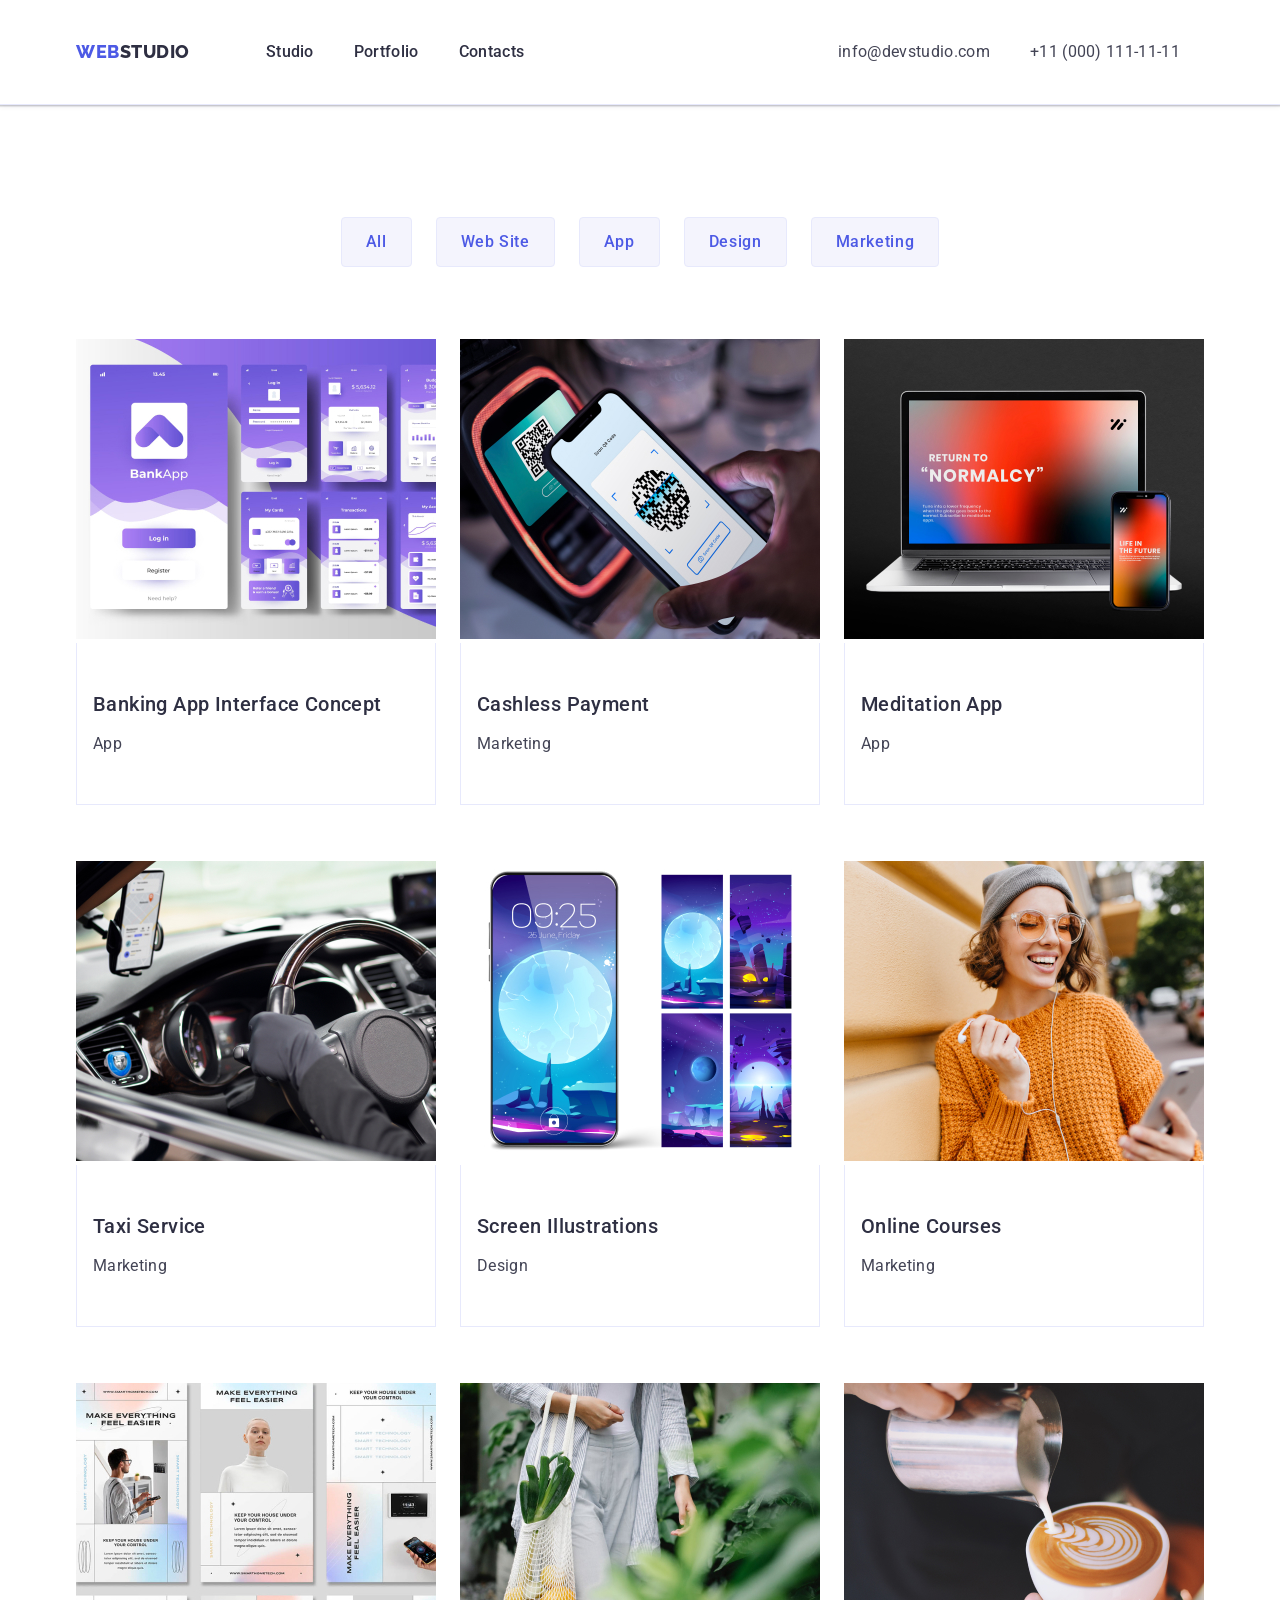
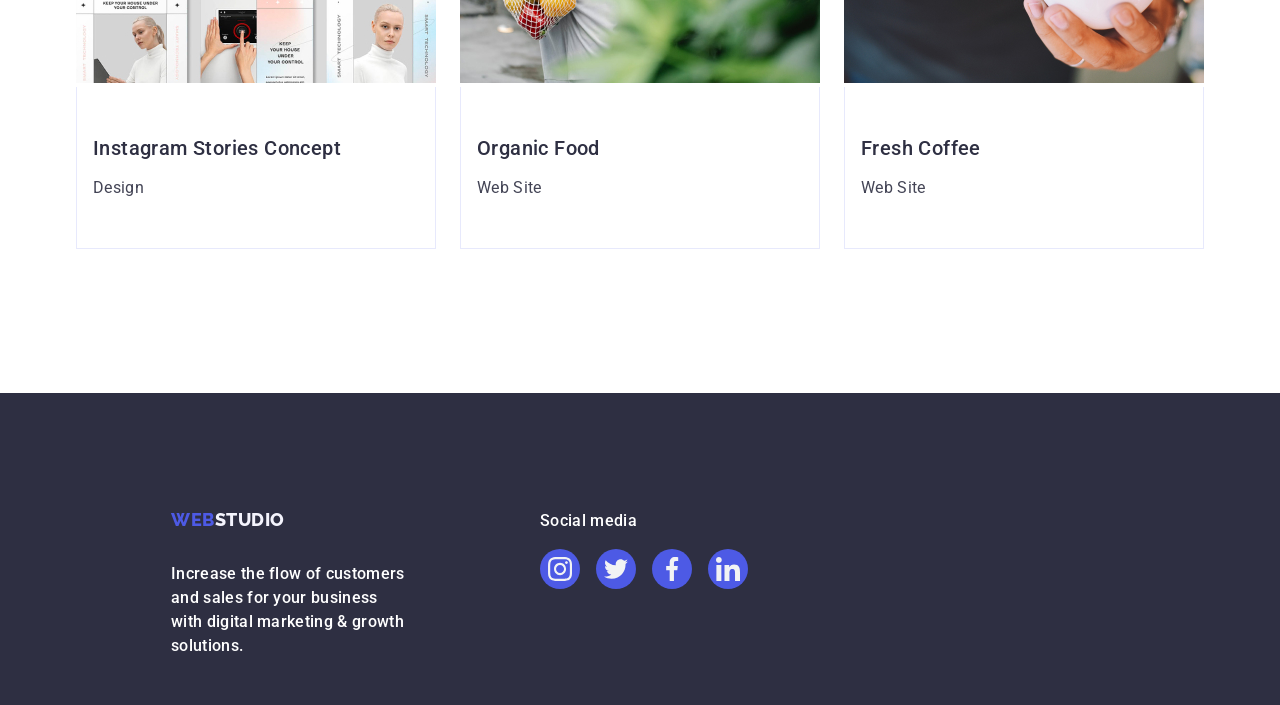
==== commit 23574dd3: "comit3" ====
--- a/portfolio.html
+++ b/portfolio.html
@@ -185,14 +185,49 @@
     </main>
     <!-- Footer -->
     <footer class="big-toe">
-      <div class="container">
-        <a href="./index.html" class="logo link"
-          >Web<span class="span-logo">Studio</span></a
-        >
-        <p class="p-footer">
-          Increase the flow of customers and sales for your business with
-          digital marketing & growth solutions.
-        </p>
+      <div class="footer-div">
+        <div class="container second-footer-class">
+          <a href="./index.html" class="logo link loggos-f"
+            >Web<span class="span-logo">Studio</span></a
+          >
+          <p class="p-footer">
+            Increase the flow of customers and sales for your business with
+            digital marketing & growth solutions.
+          </p>
+        </div>
+        <div>
+          <p class="second-p-footer">Social media</p>
+          <ul class="list-of-media-footer">
+            <li class="list-of-four">
+              <a class="the-four-elm" href="">
+                <svg class="svg-of-the-four" width="24" height="24">
+                  <use href="./images/icons.svg#logoinstagram"></use>
+                </svg>
+              </a>
+            </li>
+            <li class="list-of-four">
+              <a class="the-four-elm" href="">
+                <svg class="svg-of-the-four" width="24" height="24">
+                  <use href="./images/icons.svg#logotwitter"></use>
+                </svg>
+              </a>
+            </li>
+            <li class="list-of-four">
+              <a class="the-four-elm" href="">
+                <svg class="svg-of-the-four" width="24" height="24">
+                  <use href="./images/icons.svg#logofacebook"></use>
+                </svg>
+              </a>
+            </li>
+            <li class="list-of-four">
+              <a class="the-four-elm" href="">
+                <svg class="svg-of-the-four" width="24" height="24">
+                  <use href="./images/icons.svg#logolinkedin"></use>
+                </svg>
+              </a>
+            </li>
+          </ul>
+        </div>
       </div>
     </footer>
   </body>
--- a/css/styles.css
+++ b/css/styles.css
@@ -14,6 +14,8 @@
 /*Header classes*/
 .main-header {
   border-bottom: 1px solid #e7e9fc;
+  box-shadow: 0px 2px 1px rgba(46, 47, 66, 0.08),
+    0px 1px 1px rgba(46, 47, 66, 0.16), 0px 1px 6px rgba(46, 47, 66, 0.08);
 }
 .div-class {
   display: flex;
@@ -34,9 +36,10 @@
   font-size: 18px;
   font-style: normal;
   font-weight: 800;
-  line-height: 1.17; /* 116.667% */
+  line-height: 1.17;
   letter-spacing: 0.03em;
   text-transform: uppercase;
+  margin-right: 76px;
 }
 .link {
   text-decoration: none;
@@ -51,13 +54,15 @@
 }
 .list {
   list-style-type: none;
+  padding: 0;
 }
 .tab-bar {
   color: var(--NAVY-BLUE, #2e2f42);
   font-size: 16px;
   font-weight: 500;
-  line-height: 150%; /* 150% */
-  letter-spacing: 0.32px;
+  line-height: 1.5;
+  letter-spacing: 0.02em;
+  padding: 24px 0;
 }
 .tab-bar:hover,
 .tab-bar:focus {
@@ -81,7 +86,6 @@
   font-size: 16px;
   line-height: 1.5;
   letter-spacing: 0.02em;
-  letter-spacing: 0.32px;
   text-decoration: none;
 }
 .address-elm:hover,
@@ -90,15 +94,24 @@
 }
 /*Section 1*/
 .hero-section {
-  color: var(-white-color);
-  background-color: var(--navy-color);
   padding: 188px 0;
+  margin: auto;
+}
+.styling {
+  background-image: linear-gradient(
+      rgba(46, 47, 66, 0.7),
+      rgba(46, 47, 66, 0.7)
+    ),
+    url(../images/people-office.jpg);
+  max-width: 1440px;
+  background-repeat: no-repeat;
+  background-position: center;
+  background-size: cover;
 }
 .hero-title {
   color: var(--white-color);
   margin: 0 auto;
   font-size: 56px;
-  font-weight: 700;
   line-height: 1.07;
   text-align: center;
   letter-spacing: 0.02em;
@@ -123,7 +136,7 @@
 }
 .hero-button:hover,
 .hero-button:focus {
-  background-color: var(--ocean-color);
+  color: var(--ocean-color);
 }
 /* Section 2 */
 .how-to-do-it {
@@ -149,6 +162,15 @@
 .best-list-elm {
   width: 100%;
   min-width: 264px;
+}
+.icons {
+  display: flex;
+  align-items: center;
+  justify-content: center;
+  height: 112px;
+  background-color: var(--cloud-color);
+  border-radius: 4px;
+  margin-bottom: 8px;
 }
 .joker {
   color: var(--navy-color);
@@ -212,20 +234,138 @@
 .plus {
   text-align: center;
 }
-
+.media-employee {
+  display: flex;
+  gap: 24px;
+  list-style: none;
+  justify-content: center;
+  padding-left: 0;
+}
+.list-team-svg {
+  width: 40px;
+  height: 40px;
+}
+.link-media {
+  width: 100%;
+  height: 100%;
+  background-color: var(--iris-color);
+  border-radius: 50%;
+  display: flex;
+  align-items: center;
+  justify-content: center;
+}
+.link-media:hover,
+.link-media:focus {
+  background-color: #404bbf;
+}
+.svg-media {
+  fill: #f4f4fd;
+}
+/* Section 5 */
+.customers {
+  padding: 120px 0;
+}
+.customers-title {
+  font-family: "Roboto", sans-serif;
+  font-size: 36px;
+  line-height: 1.11;
+  color: #2e2f42;
+  margin-bottom: 72px;
+  text-align: center;
+}
+.list-of-media-channels {
+  display: flex;
+  gap: 24px;
+  list-style: none;
+  height: 88px;
+  padding-left: 0;
+}
+.list-of-six {
+  width: calc((100% - 120px) / 6);
+}
+.the-six-elm {
+  width: 100%;
+  height: 100%;
+  border: 1px solid #8e8f99;
+  border-radius: 4px;
+  display: flex;
+  align-items: center;
+  justify-content: center;
+  color: #8e8f99;
+}
+.the-six-elm:hover,
+.the-six-elm:focus {
+  border-color: #404bbf;
+  color: #404bbf;
+}
+.svg-of-the-six {
+  fill: currentColor;
+}
 /* Footer */
 .big-toe {
   background-color: var(--navy-color);
+  margin: 0 auto;
   padding: 100px 0;
+  display: flex;
+  max-width: 1440px;
+}
+.footer-div {
+  align-items: baseline;
+  display: flex;
+  max-width: 1440px;
+  padding-left: 156px;
+  margin-left: 0;
+}
+.second-footer-class {
+  margin-right: 120px;
+  width: 264px;
+  height: 72px;
+}
+.loggos-f {
+  display: inline-block;
+  margin-bottom: 16px;
 }
 .span-logo {
   color: var(--cloud-color);
 }
 .p-footer {
-  line-height: 1.5;
-  color: #f4f4fd;
-  letter-spacing: 0.02em;
   max-width: 264px;
+}
+.second-p-footer,
+.p-footer {
+  font-weight: 500;
+  font-size: 16px;
+  line-height: 1.5;
+  letter-spacing: 0.02em;
+  color: #ffffffff;
+  margin-bottom: 16px;
+}
+.list-of-media-footer {
+  display: flex;
+  gap: 16px;
+  list-style: none;
+  padding-left: 0;
+}
+.list-of-four {
+  width: 40px;
+  height: 40px;
+}
+.the-four-elm {
+  width: 100%;
+  height: 100%;
+  background-color: #4d5ae5;
+  border-radius: 50%;
+  display: flex;
+  align-items: center;
+  justify-content: center;
+  transition: background-color 250ms cubic-bezier(0.4, 0, 0.2, 1);
+}
+.the-four-elm:hover,
+.the-four-elm:focus {
+  background-color: #31d0aa;
+}
+.svg-of-the-four {
+  fill: #f4f4f4fd;
 }
 /* Portfolio */
 .porto-section {
